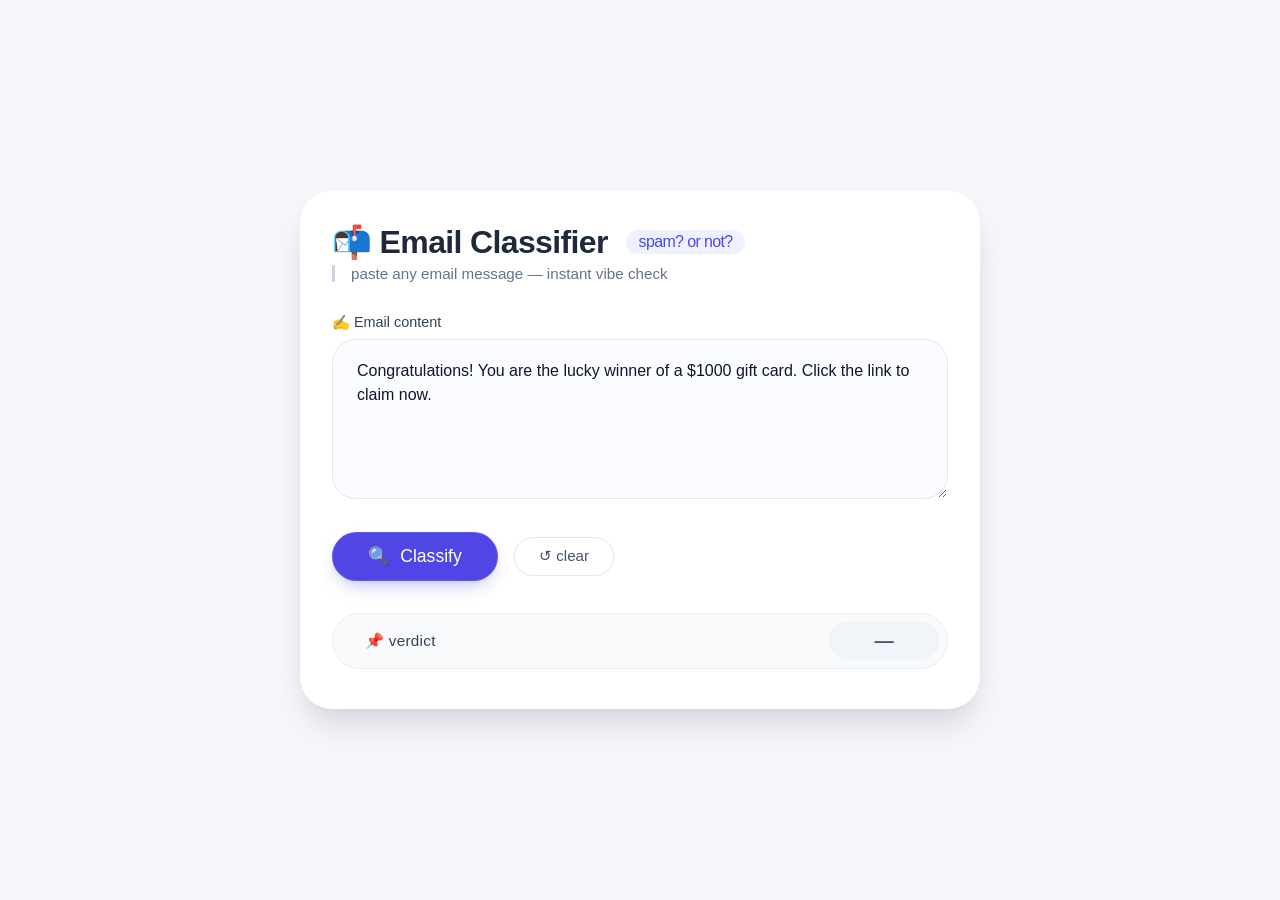
==== templates/index.html @ c0a41b94 "frontend and fast api debuggin" ====
<!DOCTYPE html>
<html lang="en">

<head>
      <meta charset="UTF-8">
      <meta name="viewport" content="width=device-width, initial-scale=1.0">
      <title>📧 Spam or Ham? · simple classifier</title>
      <style>
            * {
                  box-sizing: border-box;
                  margin: 0;
            }

            body {
                  background: #f5f7fb;
                  font-family: 'Inter', -apple-system, BlinkMacSystemFont, 'Segoe UI', Roboto, sans-serif;
                  display: flex;
                  align-items: center;
                  justify-content: center;
                  min-height: 100vh;
                  margin: 0;
                  padding: 1rem;
            }

            .card {
                  max-width: 680px;
                  width: 100%;
                  background: white;
                  border-radius: 32px;
                  box-shadow: 0 20px 35px -8px rgba(0, 10, 30, 0.15), 0 4px 8px rgba(0, 0, 0, 0.02);
                  padding: 2rem 2rem 2.5rem;
                  transition: all 0.2s ease;
            }

            h1 {
                  font-size: 2rem;
                  font-weight: 600;
                  letter-spacing: -0.02em;
                  display: flex;
                  align-items: center;
                  gap: 10px;
                  margin-bottom: 0.25rem;
                  color: #1e293b;
            }

            h1 span {
                  background: #eef2ff;
                  color: #4f46e5;
                  font-size: 1rem;
                  font-weight: 500;
                  padding: 0.2rem 0.8rem;
                  border-radius: 40px;
                  margin-left: 0.5rem;
            }

            .subhead {
                  color: #64748b;
                  font-size: 0.95rem;
                  margin-bottom: 2rem;
                  border-left: 3px solid #cbd5e1;
                  padding-left: 1rem;
            }

            /* text field */
            .email-box {
                  margin-bottom: 1.8rem;
            }

            label {
                  font-size: 0.9rem;
                  font-weight: 500;
                  color: #334155;
                  display: block;
                  margin-bottom: 0.5rem;
            }

            textarea {
                  width: 100%;
                  border: 1.5px solid #e2e8f0;
                  border-radius: 24px;
                  padding: 1.2rem 1.5rem;
                  font-family: inherit;
                  font-size: 1rem;
                  line-height: 1.5;
                  background: #fafcff;
                  resize: vertical;
                  min-height: 160px;
                  transition: 0.15s;
                  outline: none;
                  color: #0f172a;
            }

            textarea:focus {
                  border-color: #818cf8;
                  box-shadow: 0 0 0 4px rgba(79, 70, 229, 0.12);
                  background: white;
            }

            textarea::placeholder {
                  color: #a0aec0;
                  font-weight: 300;
                  font-size: 0.95rem;
            }

            /* action row */
            .action-row {
                  display: flex;
                  flex-wrap: wrap;
                  align-items: center;
                  gap: 1rem;
                  margin-bottom: 2rem;
            }

            .classify-btn {
                  background: #4f46e5;
                  border: none;
                  color: white;
                  font-weight: 500;
                  font-size: 1.1rem;
                  padding: 0.8rem 2.2rem;
                  border-radius: 40px;
                  display: inline-flex;
                  align-items: center;
                  gap: 10px;
                  cursor: pointer;
                  box-shadow: 0 8px 18px -6px rgba(79, 70, 229, 0.4);
                  transition: 0.15s;
                  border: 1px solid rgba(255, 255, 255, 0.1);
            }

            .classify-btn:hover {
                  background: #6366f1;
                  transform: scale(1.02);
                  box-shadow: 0 12px 22px -8px #4f46e5;
            }

            .classify-btn:active {
                  background: #4338ca;
                  transform: scale(0.98);
                  box-shadow: 0 5px 12px -4px #4f46e5;
            }

            .reset-btn {
                  background: transparent;
                  border: 1.5px solid #e2e8f0;
                  color: #475569;
                  font-size: 0.95rem;
                  padding: 0.6rem 1.5rem;
                  border-radius: 40px;
                  cursor: pointer;
                  transition: 0.1s;
                  font-weight: 450;
            }

            .reset-btn:hover {
                  background: #f1f5f9;
                  border-color: #94a3b8;
            }

            /* result chip */
            .result-area {
                  background: #f8fafc;
                  border-radius: 60px;
                  padding: 0.5rem 0.5rem 0.5rem 2rem;
                  display: flex;
                  align-items: center;
                  justify-content: space-between;
                  border: 1px solid #e9eef3;
                  margin-top: 0.5rem;
            }

            .result-label {
                  font-weight: 500;
                  color: #334155;
                  font-size: 0.95rem;
                  letter-spacing: 0.3px;
            }

            .verdict {
                  background: #e9eef3;
                  border-radius: 40px;
                  padding: 0.5rem 2rem;
                  font-weight: 600;
                  font-size: 1.2rem;
                  min-width: 110px;
                  text-align: center;
                  color: #1e293b;
                  transition: 0.2s;
                  box-shadow: inset 0 1px 3px rgba(0, 0, 0, 0.02);
            }

            .verdict.spam {
                  background: #fee2e2;
                  color: #b91c1c;
            }

            .verdict.not-spam {
                  background: #dcfce7;
                  color: #166534;
            }

            .verdict.neutral {
                  background: #f1f5f9;
                  color: #4b5563;
            }

            /* tiny footer */
            .disclaimer {
                  font-size: 0.8rem;
                  color: #94a3b8;
                  margin-top: 2rem;
                  text-align: center;
                  border-top: 1px dashed #d1d9e6;
                  padding-top: 1.5rem;
            }

            .disclaimer strong {
                  color: #475569;
                  font-weight: 500;
            }
      </style>
</head>

<body>
      <div class="card">
            <h1>
                  📬 Email Classifier
                  <span>spam? or not?</span>
            </h1>
            <div class="subhead">paste any email message — instant vibe check</div>

            <!-- main input -->
            <div class="email-box">
                  <label for="emailContent">✍️ Email content</label>
                  <textarea id="emailContent"
                        placeholder="e.g. &quot;Congratulations, you've won a free iPhone! Click here...&quot; or &quot;Hey, let's grab lunch tomorrow&quot;">Congratulations! You are the lucky winner of a $1000 gift card. Click the link to claim now.</textarea>
            </div>

            <!-- buttons -->
            <div class="action-row">
                  <button class="classify-btn" id="classifyBtn">
                        <span>🔍</span> Classify
                  </button>
                  <button class="reset-btn" id="resetBtn">↺ clear</button>
            </div>

            <!-- result display -->
            <div class="result-area">
                  <span class="result-label">📌 verdict</span>
                  <div class="verdict neutral" id="verdictDisplay">—</div>
            </div>

            <!-- <div class="disclaimer">
                  <strong>⚡ simple demo</strong> — uses basic keyword rules, not real AI.
            </div> -->
      </div>

      <script>
            (function () {
                  // ----- simple rule‑based classification (spam / not spam) -----
                  function classifyEmail(text) {
                        if (!text || text.trim() === '') return 'neutral';   // empty input

                        const lower = text.toLowerCase();

                        // spammy keyword list (common in spammy messages)
                        const spamIndicators = [
                              'win', 'winner', 'won', 'congratulation', 'free', 'prize', 'gift card',
                              'claim', 'click here', 'limited time', 'act now', 'million dollars',
                              'earn money', 'work from home', 'extra cash', 'viagra', 'bitcoin',
                              'investment', 'lottery', 'selected', 'promotion', 'bonus',
                              'urgent', 'verify your account', 'suspended', 'irs', 'bank alert',
                              'inheritance', 'prince', 'nigerian', 'dear sir', 'dear madam',
                              '%', 'discount', 'buy now', 'subscribe', 'trial', 'expire', 'risk-free',
                              'guarantee', 'cash', 'award', 'click below', 'unlimited', 'wholesale',
                              'medication', 'pharmacy', 'prescription', 'refund', 'paypal', 'confirm'
                        ];

                        // strong spam indicators get extra weight, but we keep it simple
                        const threshold = 2;   // at least 2 spam flags -> spam

                        let matches = 0;
                        for (let keyword of spamIndicators) {
                              if (lower.includes(keyword)) {
                                    matches++;
                              }
                        }

                        // also flag excessive use of $$$, !!!, or all caps (heuristic)
                        if ((text.match(/\$/g) || []).length > 1) matches += 1;
                        if ((text.match(/!/g) || []).length > 2) matches += 1;
                        if (text.length > 10 && text === text.toUpperCase()) matches += 1;  // SHOUTING
                        if ((text.match(/\d{5,}/g)) !== null) matches += 1;   // long numbers (zip codes etc, often in spam)

                        // additional suspicious patterns
                        const urlCount = (lower.match(/https?:\/\//g) || []).length;
                        if (urlCount >= 2) matches += 1;        // multiple links
                        if (lower.includes('bit.ly') || lower.includes('tinyurl') || lower.includes('shorturl')) matches += 2;  // link shorteners are spam‑adjacent

                        return matches >= threshold ? 'spam' : 'not-spam';
                  }

                  // ----- UI elements -----
                  const textarea = document.getElementById('emailContent');
                  const classifyBtn = document.getElementById('classifyBtn');
                  const resetBtn = document.getElementById('resetBtn');
                  const verdictEl = document.getElementById('verdictDisplay');

                  // helper to update the verdict bubble
                  function setVerdict(type, label = null) {
                        // remove previous classes
                        verdictEl.classList.remove('spam', 'not-spam', 'neutral');

                        if (type === 'spam') {
                              verdictEl.classList.add('spam');
                              verdictEl.textContent = '🚨 SPAM';
                        } else if (type === 'not-spam') {
                              verdictEl.classList.add('not-spam');
                              verdictEl.textContent = '✅ NOT SPAM';
                        } else if (type === 'loading') {
                              verdictEl.classList.add('neutral');
                              verdictEl.textContent = '⏳ classifying...';
                        } else {
                              verdictEl.classList.add('neutral');
                              verdictEl.textContent = '—';
                        }
                  }

                  // call FastAPI endpoint
                  async function runClassification() {
                        const content = textarea.value.trim();

                        if (!content) {
                              setVerdict('neutral');
                              return;
                        }

                        // show loading state
                        setVerdict('loading');
                        classifyBtn.disabled = true;
                        classifyBtn.style.opacity = '0.6';

                        try {
                              const response = await fetch('http://127.0.0.1:8000/predict', {
                                    method: 'POST',
                                    headers: {
                                          'Content-Type': 'application/json'
                                    },
                                    body: JSON.stringify({
                                          text: content
                                    })
                              });

                              if (!response.ok) {
                                    throw new Error(`API error: ${response.status}`);
                              }

                              const data = await response.json();

                              // data contains: prediction (0 or 1), label (spam or not spam), status
                              const verdict = data.label === 'spam' ? 'spam' : 'not-spam';
                              setVerdict(verdict);

                        } catch (error) {
                              console.error('Classification error:', error);
                              verdictEl.classList.add('neutral');
                              verdictEl.textContent = '❌ Error - check connection';
                        } finally {
                              classifyBtn.disabled = false;
                              classifyBtn.style.opacity = '1';
                        }
                  }

                  // reset: clear field and reset verdict
                  function resetForm() {
                        textarea.value = '';
                        setVerdict('neutral');
                        textarea.focus();
                  }

                  // attach listeners
                  classifyBtn.addEventListener('click', runClassification);
                  resetBtn.addEventListener('click', resetForm);

                  // hit Enter in textarea? we don't want accidental classification,
                  // but Ctrl+Enter could be nice – we'll add a little shortcut:
                  textarea.addEventListener('keydown', (e) => {
                        if ((e.ctrlKey || e.metaKey) && e.key === 'Enter') {
                              e.preventDefault();  // avoid newline + classify
                              runClassification();
                        }
                  });

                  // initialize
                  window.addEventListener('DOMContentLoaded', () => {
                        setVerdict('neutral');
                  });
            })();
      </script>
</body>

</html>
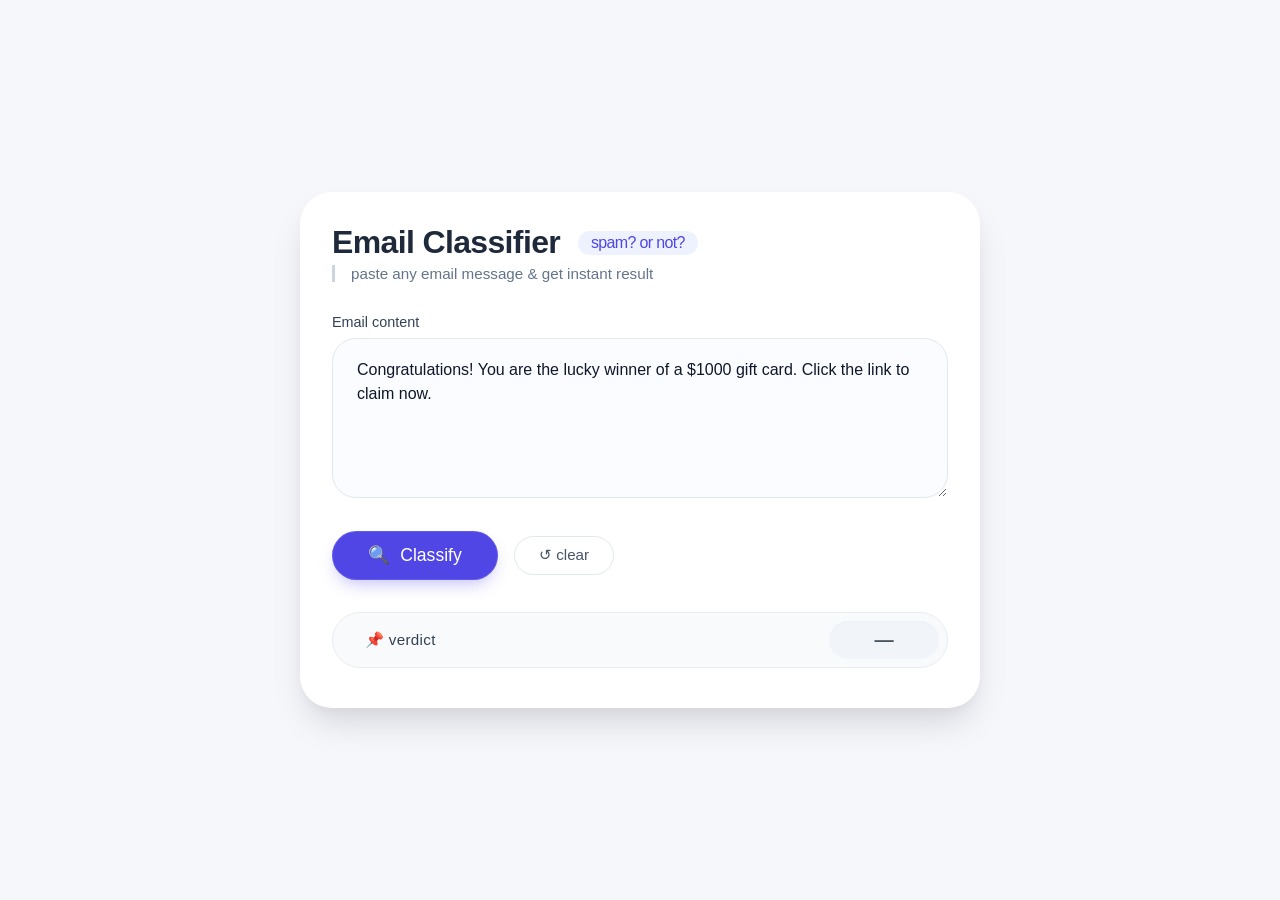
==== commit 7853f086: "model register succesfull" ====
--- a/templates/index.html
+++ b/templates/index.html
@@ -4,7 +4,7 @@
 <head>
       <meta charset="UTF-8">
       <meta name="viewport" content="width=device-width, initial-scale=1.0">
-      <title>📧 Spam or Ham? · simple classifier</title>
+      <title>Spam or Ham? · simple classifier</title>
       <style>
             * {
                   box-sizing: border-box;
@@ -224,14 +224,14 @@
 <body>
       <div class="card">
             <h1>
-                  📬 Email Classifier
+                  Email Classifier
                   <span>spam? or not?</span>
             </h1>
-            <div class="subhead">paste any email message — instant vibe check</div>
+            <div class="subhead">paste any email message & get instant result</div>
 
             <!-- main input -->
             <div class="email-box">
-                  <label for="emailContent">✍️ Email content</label>
+                  <label for="emailContent">Email content</label>
                   <textarea id="emailContent"
                         placeholder="e.g. &quot;Congratulations, you've won a free iPhone! Click here...&quot; or &quot;Hey, let's grab lunch tomorrow&quot;">Congratulations! You are the lucky winner of a $1000 gift card. Click the link to claim now.</textarea>
             </div>
@@ -249,15 +249,10 @@
                   <span class="result-label">📌 verdict</span>
                   <div class="verdict neutral" id="verdictDisplay">—</div>
             </div>
-
-            <!-- <div class="disclaimer">
-                  <strong>⚡ simple demo</strong> — uses basic keyword rules, not real AI.
-            </div> -->
       </div>
 
       <script>
             (function () {
-                  // ----- simple rule‑based classification (spam / not spam) -----
                   function classifyEmail(text) {
                         if (!text || text.trim() === '') return 'neutral';   // empty input
 
